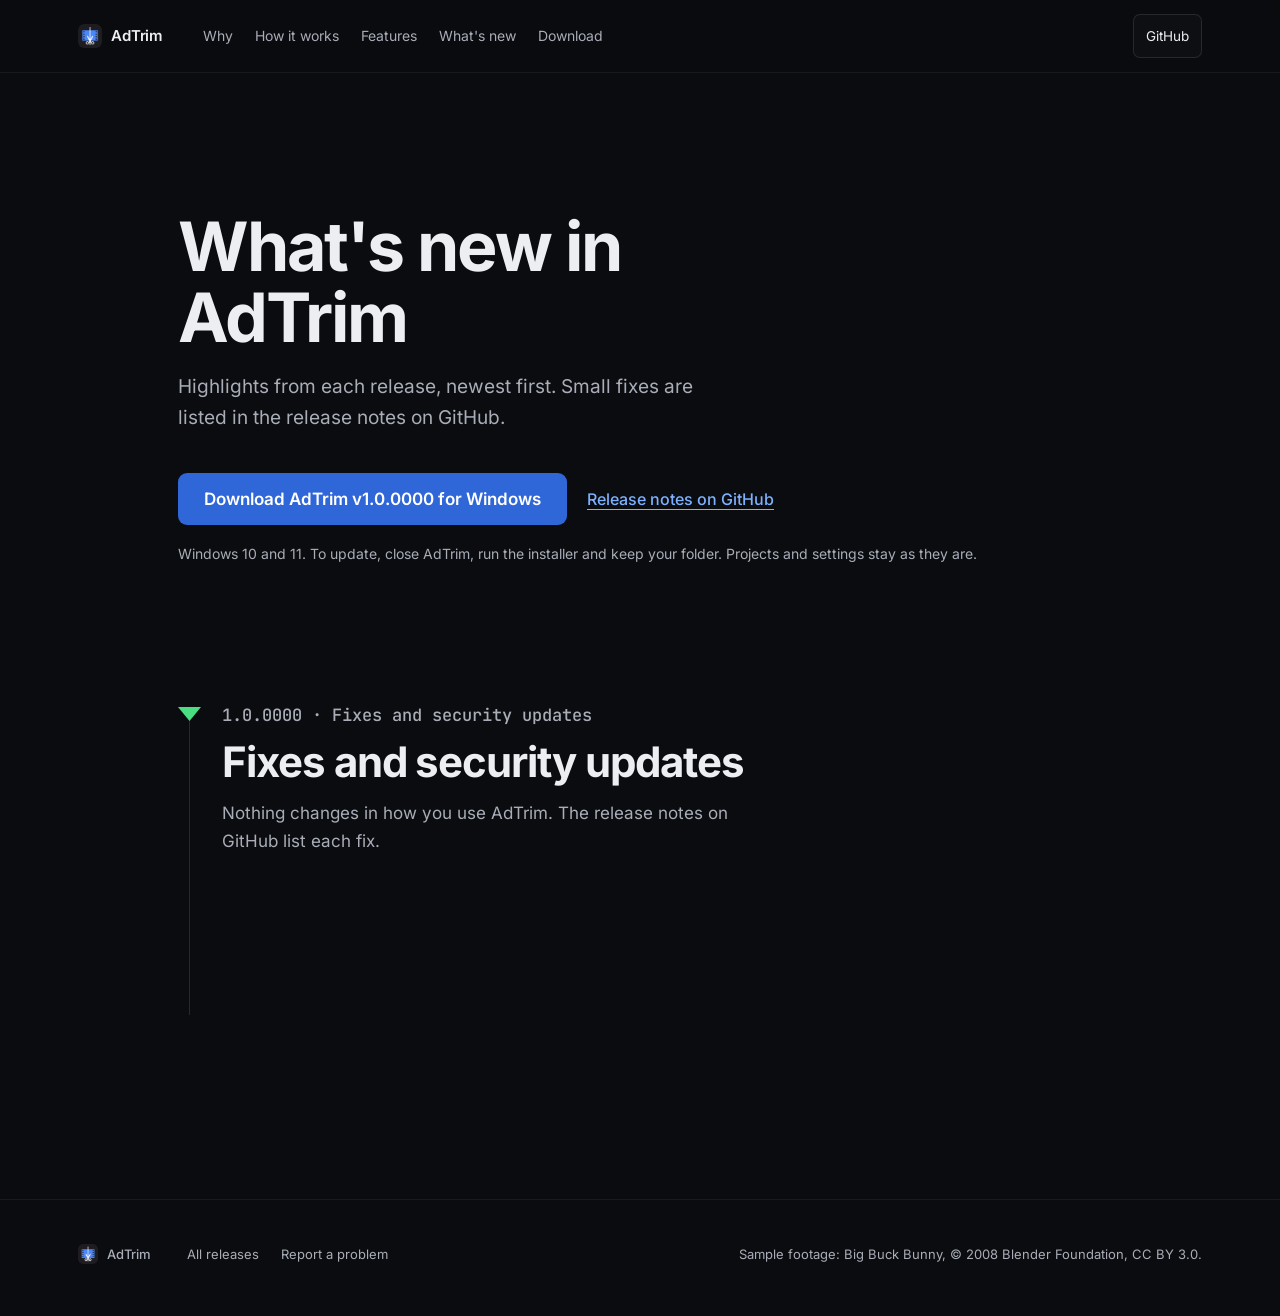
==== whats-new/index.html @ 803b2123 "Redesign the site for 2.0 and add the What's new page AdTrim 2.0 opens whats-new/ from its update no" ====
<!doctype html>
<html lang="en">
<head>
<meta charset="utf-8" />
<meta name="viewport" content="width=device-width, initial-scale=1" />
<title>What's new in AdTrim</title>
<meta name="description" content="What changed in each AdTrim release, and a download link for the latest version." />
<link rel="icon" type="image/png" href="/assets/icon-512.png" />
<link rel="stylesheet" href="/styles.css" />
</head>
<body data-latest="v1.0.0000">

<a class="skip" href="#main">Skip to content</a>

<header class="nav">
  <div class="nav-inner">
    <a class="brand" href="/" aria-label="AdTrim home">
      <img class="brand-icon" src="/assets/icon-512.png" alt="" width="24" height="24" />
      <span class="brand-word">AdTrim</span>
    </a>
    <nav class="nav-links" aria-label="Primary">
      <a href="/#why">Why</a>
      <a href="/#how-it-works">How it works</a>
      <a href="/#features">Features</a>
      <a href="#releases" aria-current="page">What's new</a>
      <a href="/#download">Download</a>
    </nav>
    <a class="nav-cta" href="https://github.com/adtrim/adtrim" rel="noopener" target="_blank">GitHub</a>
  </div>
</header>

<main id="main">

  <section class="as-open">
    <div class="container">
      <p class="as-from" id="as-from" hidden></p>
      <h1 class="as-title" id="as-title">What's new in AdTrim</h1>
      <p class="as-lede" id="as-lede">Highlights from each release, newest first. Small fixes are listed in the release notes on GitHub.</p>
      <div class="as-actions">
        <a class="as-download" id="as-download" href="https://github.com/adtrim/adtrim/releases/download/v1.0.0000/AdTrim-Setup-v1.0.0000.exe">Download AdTrim v1.0.0000 for Windows</a>
        <a class="as-notes" id="as-notes" href="https://github.com/adtrim/adtrim/releases/tag/v1.0.0000" rel="noopener" target="_blank">Release notes on GitHub</a>
      </div>
      <p class="as-fine">Windows 10 and 11. To update, close AdTrim, run the installer and keep your folder. Projects and settings stay as they are.</p>
      <p class="as-error" id="as-error" role="status" hidden>This link didn't include a version we could read, so the page shows every highlight.</p>
    </div>
  </section>

  <section class="as-releases" id="releases" aria-label="Releases">
    <div class="container">
      <ol class="as-rail">

        <li class="as-release as-maintenance" id="as-maintenance" hidden>
          <span class="as-marker" aria-hidden="true"></span>
          <p class="as-version">Fixes and security updates</p>
          <h2>Fixes and security updates</h2>
          <p>Nothing changes in how you use AdTrim. The release notes on GitHub list each fix.</p>
        </li>


        <li class="as-release" data-version="2.0.0">
          <span class="as-marker" aria-hidden="true"></span>
          <p class="as-version">2.0.0 · Major release</p>
          <h2>Thumbnails, a waveform, and ad break suggestions</h2>
          <p>The timeline now shows what's in the recording, not just where your markers are. You can see the show, see where it goes quiet, and ask AdTrim to find the breaks.</p>

          <figure class="as-shot">
            <img src="/assets/screenshots/timeline.png" width="2848" height="378" loading="lazy"
                 alt="The AdTrim 2.0 timeline: markers along the top, a strip of frames with named sections and three excluded scenes, and a waveform underneath with silences marked in amber." />
            <ul class="as-legend">
              <li><span>Markers</span> on top, as before</li>
              <li><span>Thumbnails</span> of the recording, more as you zoom in</li>
              <li><span>Waveform</span> with silences in amber</li>
            </ul>
            <figcaption>Sample footage: Big Buck Bunny. The three crosshatched sections are marked for removal.</figcaption>
          </figure>

          <div class="as-pair">
            <div>
              <h3>Silences you can see</h3>
              <p>Commercial breaks often begin and end with a beat of silence. The waveform marks those moments in amber, measured against each recording's own quietest sound, so a quiet drama and a loud game show both get useful marks.</p>
            </div>
            <img src="/assets/screenshots/timeline-detail.png" width="1192" height="212" loading="lazy"
                 alt="Close-up of the frames and waveform around an excluded scene, with amber marks at the silences just after it ends." />
          </div>

          <div class="as-text">
            <h3>Ad break suggestions</h3>
            <p><strong>Analyze ad breaks</strong> looks at the picture and the sound and adds markers where it finds likely breaks. It never excludes anything on its own. Markers it isn't sure about are red, so you know which ones to check first.</p>
            <img class="as-inline-shot" src="/assets/screenshots/analyze-toolbar.png" width="934" height="82" loading="lazy"
                 alt="The Analyze ad breaks button between the marker menu and Delete all markings." />
            <p>It's new. It can miss a break or place a boundary a little early or late, so review each suggestion before you export.</p>
          </div>

          <div class="as-measured">
            <h3>How fast it is</h3>
            <table>
              <tbody>
                <tr><td>0.6 s</td><td>from opening a recording to working on it</td></tr>
                <tr><td>1.7 s</td><td>for the full thumbnail strip</td></tr>
                <tr><td>27 ms</td><td>for a typical scrub while thumbnails and the waveform load</td></tr>
              </tbody>
            </table>
            <p>Measured with a 2.0 test build on one 110-minute, 8 GB recording stored on a home network share. The opening time is from a first open; the thumbnail and scrub times are from after the share had read the file once. Your times depend on your drive and network.</p>
          </div>

          <div class="as-also">
            <h3>Also in 2.0</h3>
            <ul>
              <li><strong>Select many markers at once:</strong> all, red, or visible, then confirm, refine or delete them together.</li>
              <li><strong>Move between markers</strong> with Alt+Left and Alt+Right. Shift+N goes to the previous unconfirmed split.</li>
              <li><strong>Rename a section</strong> with F2. Press F1 for every shortcut.</li>
              <li><strong>Start new recordings</strong> with imported markers, AdTrim's suggestions, or none, under Tools &gt; Ad break detection.</li>
              <li><strong>Delete all markings</strong> (Ctrl+Del) replaces Clear all markings, and is now in the Edit menu too.</li>
            </ul>
          </div>
        </li>

        <li class="as-release as-here-marker" id="as-here" hidden>
          <span class="as-marker" aria-hidden="true"></span>
          <p class="as-version">the version you have now</p>
        </li>

      </ol>
    </div>
  </section>

  <footer class="footer">
    <div class="container footer-inner">
      <div class="footer-brand">
        <img class="brand-icon" src="/assets/icon-512.png" alt="" width="20" height="20" />
        <span>AdTrim</span>
      </div>
      <div class="footer-links">
        <a href="https://github.com/adtrim/adtrim/releases" rel="noopener" target="_blank">All releases</a>
        <a href="https://github.com/adtrim/adtrim/issues" rel="noopener" target="_blank">Report a problem</a>
      </div>
      <div class="footer-meta">Sample footage: Big Buck Bunny, © 2008 Blender Foundation, CC BY 3.0.</div>
    </div>
  </footer>
</main>

<script src="/whats-new.js"></script>
</body>
</html>
---- styles.css ----
/* ============================================================
   Self-hosted fonts (latin subset only: English-only site).
   Both files are variable fonts; one file serves all weights.
   ============================================================ */
@font-face {
  font-family: 'Inter';
  font-style: normal;
  font-weight: 400 700;
  font-display: swap;
  src: url('assets/fonts/inter-latin.woff2') format('woff2');
  unicode-range: U+0000-00FF, U+0131, U+0152-0153, U+02BB-02BC, U+02C6, U+02DA, U+02DC, U+0304, U+0308, U+0329, U+2000-206F, U+20AC, U+2122, U+2191, U+2193, U+2212, U+2215, U+FEFF, U+FFFD;
}
@font-face {
  font-family: 'JetBrains Mono';
  font-style: normal;
  font-weight: 400 600;
  font-display: swap;
  src: url('assets/fonts/jetbrains-mono-latin.woff2') format('woff2');
  unicode-range: U+0000-00FF, U+0131, U+0152-0153, U+02BB-02BC, U+02C6, U+02DA, U+02DC, U+0304, U+0308, U+0329, U+2000-206F, U+20AC, U+2122, U+2191, U+2193, U+2212, U+2215, U+FEFF, U+FFFD;
}

/* ============================================================
   AdTrim site. Dark like the app; every page decision has its
   reason in the private design notes.
   ============================================================ */

:root {
  /* Surfaces */
  --bg:          #0B0C0F;
  --bg-elev:     #101216;
  --surface:     #14161B;
  --surface-3:   #232730;
  --hairline:    rgba(255,255,255,0.06);
  --hairline-2:  rgba(255,255,255,0.10);
  --hairline-3:  rgba(255,255,255,0.16);

  /* Text */
  --fg:          #ECEEF2;
  --fg-mute:     #A8ADB8;
  --fg-dim:      #6A6F7B;
  --fg-faint:    #4A4E58;

  /* Accents */
  --amber:       #F5A524;
  --green:       #4ADE80;
  --violet:      #8B5CF6;
  --blue:        #6BA0FF;
  --blue-hi:     #7DB1FF;
  --blue-lo:     #4B88FD;
  --blue-soft:   rgba(107,160,255,0.14);
  --blue-line:   rgba(107,160,255,0.34);

  /* Type */
  --font-sans: 'Inter', system-ui, -apple-system, 'Segoe UI', sans-serif;
  --font-mono: 'JetBrains Mono', ui-monospace, 'SFMono-Regular', Menlo, monospace;
}

* { box-sizing: border-box; }

html, body {
  margin: 0;
  background: var(--bg);
  color: var(--fg);
  font-family: var(--font-sans);
  font-size: 16px;
  line-height: 1.55;
  -webkit-font-smoothing: antialiased;
  text-rendering: optimizeLegibility;
}

body { min-height: 100vh; }

a { color: inherit; text-decoration: none; }

::selection { background: rgba(107,160,255,0.34); color: #fff; }

.skip {
  position: absolute; left: -9999px;
  background: var(--fg); color: var(--bg);
  padding: 8px 14px; border-radius: 6px; font-weight: 600;
  z-index: 100;
}
.skip:focus { left: 12px; top: 12px; }

.container {
  max-width: 1180px;
  margin: 0 auto;
  padding: 0 28px;
}

.mono, .num-mono { font-family: var(--font-mono); font-variant-numeric: tabular-nums; letter-spacing: -0.01em; }
.muted { color: var(--fg-mute); }

kbd {
  font-family: var(--font-mono);
  font-size: 11px;
  background: rgba(255,255,255,0.05);
  border: 1px solid var(--hairline-2);
  border-bottom-color: var(--hairline-3);
  border-radius: 4px;
  padding: 1px 5px;
  color: var(--fg-mute);
  display: inline-block;
  margin-left: 2px;
}

.dot {
  display: inline-block;
  width: 6px; height: 6px;
  border-radius: 50%;
  background: var(--fg-dim);
  margin-right: 6px;
  vertical-align: middle;
  position: relative;
  top: -1px;
}
.dot-green { background: var(--green); }

:root {
  --action: #2F66D8;        /* download button blue: white text 5.2:1 */
  --action-hover: #3A73E8;
  --marker: #4ADE80;        /* the app's confirmed-marker green */
  --accent: #F5A524;        /* used once per page */
  --line: rgba(255,255,255,0.12);
}
[hidden] { display: none !important; }
:focus-visible { outline: 2px solid var(--blue-hi); outline-offset: 3px; border-radius: 4px; }

/* ============================================================
   NAV
   ============================================================ */
.nav {
  position: sticky;
  top: 0;
  z-index: 50;
  backdrop-filter: blur(12px) saturate(140%);
  -webkit-backdrop-filter: blur(12px) saturate(140%);
  background: rgba(11,12,15,0.72);
  border-bottom: 1px solid var(--hairline);
}
.nav-inner {
  max-width: 1180px;
  margin: 0 auto;
  padding: 14px 28px;
  display: flex;
  align-items: center;
  gap: 28px;
}
.brand {
  display: inline-flex;
  align-items: center;
  gap: 9px;
  font-weight: 600;
  letter-spacing: -0.01em;
}
.brand-icon {
  width: 24px;
  height: 24px;
  border-radius: 6px;
  display: block;
  object-fit: contain;
  background: #000;
}
.brand-word { font-size: 15px; }

.nav-links {
  display: flex;
  gap: 22px;
  font-size: 14px;
  color: var(--fg-mute);
  margin-left: 12px;
}
.nav-links a { transition: color .15s; }
.nav-links a:hover { color: var(--fg); }
.nav-ext { display: inline-flex; align-items: center; gap: 4px; }

.nav-cta {
  margin-left: auto;
  font-size: 13.5px;
  padding: 7px 12px;
  border: 1px solid var(--hairline-2);
  border-radius: 7px;
  color: var(--fg);
  background: rgba(255,255,255,0.02);
  display: inline-flex;
  align-items: center;
  gap: 6px;
  transition: border-color .15s, background .15s;
}
.nav-cta:hover { border-color: var(--hairline-3); background: rgba(255,255,255,0.05); }
.nav-cta kbd { margin: 0; }
.nav-cta-logo { flex-shrink: 0; display: block; }

@media (max-width: 760px) {
  .nav-links { display: none; }
}

/* Tap targets of at least 44px on phones. */
.nav .brand, .nav .nav-cta, .skip { min-height: 44px; display: inline-flex; align-items: center; }

/* FOOTER */
.footer {
  border-top: 1px solid var(--hairline);
  padding: 32px 0 40px;
}
.footer-inner {
  display: flex;
  align-items: center;
  gap: 36px;
  flex-wrap: wrap;
  font-size: 13px;
  color: var(--fg-dim);
}
.footer-brand {
  display: inline-flex;
  align-items: center;
  gap: 9px;
  color: var(--fg-mute);
  font-weight: 500;
}
.footer-brand .brand-icon { width: 20px; height: 20px; border-radius: 5px; }
.footer-links { display: flex; gap: 22px; }
.footer-links a:hover { color: var(--fg); }
.footer-meta { margin-left: auto; }

@media (max-width: 600px) {
  .footer-meta { margin-left: 0; flex-basis: 100%; }
}
.footer a { display: inline-flex; align-items: center; min-height: 44px; }
.footer-links a { color: var(--fg-mute); }
.footer-meta { color: var(--fg-mute); }
.footer-meta a { color: var(--fg); text-decoration: underline; text-underline-offset: 3px; }

/* ============================================================
   HOME
   ============================================================ */
main > section.h-open, main > section.h-why, main > section.h-how, main > section.h-features,
main > section.h-keys, main > section.h-privacy, main > section.h-get { padding: 0; }

.h-section-title { margin: 0 0 14px; font-size: clamp(28px, 3.6vw, 40px); line-height: 1.1; letter-spacing: -0.025em; }
.h-section-lede { margin: 0; max-width: 600px; font-size: 17px; line-height: 1.65; color: var(--fg-mute); }
.h-small { margin: 18px 0 0; max-width: 660px; font-size: 14px; line-height: 1.6; color: var(--fg-mute); }
.h-inline { color: var(--blue-hi); text-decoration: underline; text-underline-offset: 3px; }
.h-two { display: grid; gap: 24px 64px; }
@media (min-width: 900px) { .h-two { grid-template-columns: 5fr 7fr; align-items: start; } }
.h-two p { margin: 0 0 14px; font-size: 16.5px; line-height: 1.7; color: var(--fg-mute); }
.h-two strong { color: var(--fg); font-weight: 600; }

/* ---------- Opening: one action, then the product itself ---------- */
main > section.h-open { padding-top: 112px; }
.h-open .container { max-width: 1180px; }
.h-title { margin: 0 0 22px; font-size: clamp(40px, 7vw, 76px); line-height: 1.02; letter-spacing: -0.035em; font-weight: 700; max-width: 12ch; }
.h-lede { margin: 0; max-width: 580px; font-size: 19px; line-height: 1.6; color: var(--fg-mute); }
.h-actions { display: flex; flex-wrap: wrap; align-items: center; gap: 12px 24px; margin-top: 36px; }
.h-download {
  display: inline-flex; align-items: center; min-height: 52px; padding: 0 26px; border-radius: 9px;
  font-size: 17px; font-weight: 600; color: #fff; background: var(--action);
}
.h-download:hover { background: var(--action-hover); }
.h-link { display: inline-flex; align-items: center; min-height: 44px; color: var(--blue-hi); font-weight: 500; text-decoration: underline; text-underline-offset: 4px; }
.h-fine { margin: 16px 0 0; font-size: 14px; color: var(--fg-mute); }

/* The screenshot runs wider than the text column: it is the focal point of the first screen. */
.h-hero { margin: 72px auto 0; max-width: 1440px; padding: 0 28px; }
.h-hero img { display: block; width: 100%; height: auto; border-radius: 10px; border: 1px solid var(--line); }
.h-hero figcaption { margin-top: 14px; font-size: 14px; line-height: 1.6; color: var(--fg-mute); max-width: 720px; }

/* ---------- Why: the owner's claim, each part backed by a number ---------- */
main > section.h-why { padding-top: 160px; }
.h-why-title { margin: 0; max-width: 21ch; font-size: clamp(30px, 4.2vw, 48px); line-height: 1.1; letter-spacing: -0.03em; }
.h-why-title span { color: var(--fg-mute); }
.h-why-rows { margin-top: 56px; max-width: 980px; border-top: 1px solid var(--line); }
.h-why-row { display: grid; gap: 8px 48px; padding: 32px 0; border-bottom: 1px solid var(--line); }
@media (min-width: 760px) { .h-why-row { grid-template-columns: 11rem 1fr; align-items: baseline; } }
.h-stat { margin: 0; display: flex; align-items: baseline; gap: 8px; }
.h-stat .mono { font-size: clamp(44px, 5vw, 60px); font-weight: 600; line-height: 1; letter-spacing: -0.05em; color: var(--fg); }
.h-unit { font-size: 16px; color: var(--fg-mute); }
.h-stat-accent .mono { color: var(--accent); }
.h-why-row h3 { margin: 0 0 10px; font-size: 22px; letter-spacing: -0.015em; }
.h-why-row p:not(.h-stat) { margin: 0; max-width: 620px; font-size: 16.5px; line-height: 1.7; color: var(--fg-mute); }
.h-why-row kbd { font-size: 13px; color: var(--fg); padding: 2px 7px; margin: 0 1px; }

/* ---------- How an edit goes: the markers-on-a-timeline motif ---------- */
main > section.h-how { padding-top: 176px; }
.h-rail { position: relative; margin: 56px 0 0; padding: 0 0 0 44px; list-style: none; }
.h-rail::before { content: ""; position: absolute; left: 11px; top: 8px; bottom: 8px; width: 1px; background: var(--line); }
.h-step { position: relative; padding-bottom: 120px; }
.h-step:last-child { padding-bottom: 0; }
.h-marker {
  position: absolute; left: -44px; top: 8px; width: 23px; height: 14px;
  background: var(--marker); clip-path: polygon(0 0, 100% 0, 50% 100%);
}
.h-step h3 { margin: 0 0 16px; font-size: clamp(24px, 2.8vw, 30px); letter-spacing: -0.02em; line-height: 1.15; }
.h-step p { margin: 0 0 14px; max-width: 620px; font-size: 16.5px; line-height: 1.7; color: var(--fg-mute); }
.h-step strong { color: var(--fg); font-weight: 600; }
.h-step img { display: block; width: 100%; height: auto; border-radius: 10px; border: 1px solid var(--line); }

.h-step-split { display: grid; gap: 28px; align-items: center; }
@media (min-width: 900px) { .h-step-split { grid-template-columns: 7fr 5fr; gap: 56px; } }
.h-step .h-toolbar { max-width: 620px; margin: 24px 0 26px; border-radius: 8px; }
.h-step-lede { font-size: 17px; }
.h-wide { margin: 28px 0 32px; }
.h-points { margin: 0; padding: 0; list-style: none; max-width: 720px; }
.h-points li { position: relative; padding: 9px 0 9px 24px; font-size: 16px; line-height: 1.65; color: var(--fg-mute); }
.h-points li::before {
  content: ""; position: absolute; left: 0; top: 17px; width: 11px; height: 7px;
  background: var(--marker); clip-path: polygon(0 0, 100% 0, 50% 100%);
}
.h-points kbd, .h-section-lede kbd, .h-keylist kbd { font-size: 13px; color: var(--fg); padding: 2px 7px; margin: 0 1px; }

/* ---------- Features: one lead item, then a plain list (not identical cards) ---------- */
main > section.h-features { padding-top: 176px; }
.h-lead { display: grid; gap: 28px 56px; margin-top: 44px; padding: 32px 0; border-top: 1px solid var(--line); border-bottom: 1px solid var(--line); }
/* Same columns and gap as the list below, so the two halves line up. */
@media (min-width: 760px) { .h-lead { grid-template-columns: 1fr 1fr; align-items: center; } }
.h-lead h3 { margin: 0 0 12px; font-size: 26px; letter-spacing: -0.02em; }
.h-lead p { margin: 0; font-size: 16.5px; line-height: 1.7; color: var(--fg-mute); }
.h-rename p { display: grid; gap: 4px; margin: 0; padding: 12px 0; }
.h-rename p + p { border-top: 1px solid var(--line); }
.h-rename-label { font-size: 13px; color: var(--fg-mute); }
.h-rename .mono { font-size: 15px; color: var(--fg); overflow-wrap: anywhere; }
.h-feature-list { display: grid; gap: 0 56px; margin-top: 8px; }
@media (min-width: 760px) { .h-feature-list { grid-template-columns: 1fr 1fr; } }
.h-feature-list > div { padding: 24px 0; border-bottom: 1px solid var(--line); }
.h-feature-list h3 { margin: 0 0 8px; font-size: 18px; letter-spacing: -0.01em; }
.h-feature-list p { margin: 0; font-size: 15.5px; line-height: 1.65; color: var(--fg-mute); }
.h-feature-list strong { color: var(--fg); font-weight: 600; }
.h-feature-list kbd { font-size: 13px; color: var(--fg); padding: 2px 7px; margin: 0 1px; }

/* ---------- Keyboard ---------- */
main > section.h-keys { padding-top: 160px; }
.h-keylist { display: grid; gap: 0 48px; margin: 36px 0 0; max-width: 920px; }
@media (min-width: 760px) { .h-keylist { grid-template-columns: 1fr 1fr; } }
.h-keylist > div { display: grid; grid-template-columns: 8.5em 1fr; gap: 16px; align-items: baseline; padding: 11px 0; border-top: 1px solid var(--line); }
.h-keylist dt { margin: 0; color: var(--fg-mute); white-space: nowrap; }
.h-keylist dd { margin: 0; color: var(--fg-mute); font-size: 15.5px; }

/* ---------- Privacy ---------- */
main > section.h-privacy { padding-top: 160px; }

/* ---------- Download ---------- */
main > section.h-get { padding: 176px 0 144px; }
.h-get-title { margin: 0; font-size: clamp(34px, 5vw, 52px); letter-spacing: -0.03em; line-height: 1.05; }
.h-get-title .mono { font-weight: 500; color: var(--fg-mute); letter-spacing: -0.04em; }
.h-get-lede { margin: 18px 0 0; max-width: 560px; font-size: 18px; line-height: 1.6; color: var(--fg-mute); }
.h-get-meta { margin: 44px 0 0; max-width: 760px; }
.h-get-meta > div { display: grid; grid-template-columns: 7em 1fr; gap: 16px; padding: 12px 0; border-top: 1px solid var(--line); }
.h-get-meta dt { margin: 0; font-size: 14px; color: var(--fg-mute); }
.h-get-meta dd { margin: 0; font-size: 15.5px; color: var(--fg); overflow-wrap: anywhere; }
.h-get-meta dd.mono { font-size: 14.5px; }
.h-get-meta .h-inline { display: inline-flex; align-items: center; min-height: 44px; margin: -12px 0; }


@media (max-width: 640px) {
  main > section.h-open { padding-top: 64px; }
  .h-hero { margin-top: 48px; padding: 0 16px; }
  .h-download { width: 100%; justify-content: center; }
  main > section.h-why, main > section.h-how, main > section.h-features,
  main > section.h-keys, main > section.h-privacy { padding-top: 112px; }
  main > section.h-get { padding: 112px 0 96px; }
  .h-rail { padding-left: 32px; }
  .h-rail::before { left: 9px; }
  .h-marker { left: -32px; width: 19px; height: 12px; }
  .h-step { padding-bottom: 88px; }
  .h-keylist > div { grid-template-columns: 7.5em 1fr; }
}

/* ============================================================
   WHAT'S NEW
   ============================================================ */
/* ---------- Opening ---------- */
main > section.as-open { padding: 120px 0 96px; }
.as-open .container { max-width: 980px; }
.as-from { font: 500 15px var(--font-mono); color: var(--fg-mute); margin: 0; }
.as-from b { color: var(--accent); font-weight: 600; }
.as-title { margin: 18px 0 20px; font-size: clamp(40px, 6.5vw, 68px); line-height: 1.04; letter-spacing: -0.03em; font-weight: 700; max-width: 14ch; }
.as-lede { margin: 0; max-width: 560px; font-size: 19px; line-height: 1.6; color: var(--fg-mute); }
.as-actions { display: flex; flex-wrap: wrap; align-items: center; gap: 20px; margin-top: 40px; }
.as-download {
  display: inline-flex; align-items: center; min-height: 52px; padding: 0 26px; border-radius: 9px;
  font-size: 17px; font-weight: 600; color: #fff; text-decoration: none; background: var(--action);
}
.as-download:hover { background: var(--action-hover); }
.as-notes { color: var(--blue-hi); font-weight: 500; text-decoration: underline; text-underline-offset: 4px; min-height: 44px; display: inline-flex; align-items: center; }
.as-fine { margin: 18px 0 0; font-size: 14px; color: var(--fg-mute); }
.as-error { margin: 22px 0 0; padding: 12px 16px; border-left: 0; border: 1px solid var(--line); border-radius: 8px; color: var(--fg-mute); max-width: 560px; }

/* ---------- Release timeline: the identity motif ---------- */
main > section.as-releases { padding: 40px 0 176px; }
.as-releases .container { max-width: 980px; }
.as-rail { position: relative; margin: 0; padding: 0 0 0 44px; list-style: none; }
.as-rail::before {
  content: ""; position: absolute; left: 11px; top: 8px; bottom: 8px; width: 1px; background: var(--line);
}
.as-release { position: relative; padding-bottom: 168px; }
.as-release:last-child { padding-bottom: 0; }
/* A release is a marker on the timeline, drawn like the app's chapter markers. */
.as-marker {
  position: absolute; left: -44px; top: 6px; width: 23px; height: 14px;
  background: var(--marker); clip-path: polygon(0 0, 100% 0, 50% 100%);
}
.as-release.as-here-marker .as-marker { background: var(--accent); }
.as-version { margin: 0; font: 500 14px var(--font-mono); color: var(--fg-mute); }
.as-release h2 { margin: 10px 0 14px; font-size: clamp(30px, 4vw, 42px); letter-spacing: -0.025em; line-height: 1.1; }
.as-release > p { margin: 0; max-width: 620px; font-size: 17px; line-height: 1.65; color: var(--fg-mute); }
.as-example { color: var(--accent); }

/* 2.0 blocks: each one a different composition, set by its content. */
.as-shot { margin: 72px 0 0; }
.as-shot img { display: block; width: 100%; height: auto; border-radius: 10px; border: 1px solid var(--line); }
.as-shot figcaption { margin-top: 14px; font-size: 14px; line-height: 1.6; color: var(--fg-mute); max-width: 720px; }
.as-legend { display: flex; flex-wrap: wrap; gap: 6px 22px; margin: 16px 0 0; padding: 0; list-style: none; font-size: 14px; color: var(--fg-mute); }
.as-legend span { color: var(--fg); font-weight: 600; }

.as-pair { display: grid; grid-template-columns: 1fr; gap: 28px; margin-top: 120px; align-items: start; }
/* The close-up is a wide strip, so it sits under its text at full width. */
.as-pair > div { max-width: 660px; }
.as-pair h3, .as-text h3 { margin: 0 0 12px; font-size: 24px; letter-spacing: -0.015em; }
.as-pair p, .as-text p { margin: 0; font-size: 16.5px; line-height: 1.7; color: var(--fg-mute); }
.as-pair img { display: block; width: 100%; height: auto; border-radius: 10px; border: 1px solid var(--line); }

.as-text { margin-top: 120px; max-width: 660px; }
.as-inline-shot { display: block; width: 100%; max-width: 540px; height: auto; margin: 22px 0; border-radius: 8px; border: 1px solid var(--line); }

.as-measured { margin-top: 120px; max-width: 660px; }
.as-measured h3 { margin: 0 0 18px; font-size: 24px; letter-spacing: -0.015em; }
.as-measured table { width: 100%; border-collapse: collapse; font-size: 15.5px; }
.as-measured td { padding: 14px 0; border-top: 1px solid var(--line); color: var(--fg-mute); vertical-align: baseline; }
.as-measured td:first-child { width: 7.5em; font: 600 22px var(--font-mono); color: var(--fg); letter-spacing: -0.03em; }
.as-measured p { margin: 14px 0 0; font-size: 14px; line-height: 1.6; color: var(--fg-mute); }

.as-also { margin-top: 120px; max-width: 660px; }
.as-also h3 { margin: 0 0 14px; font-size: 24px; letter-spacing: -0.015em; }
.as-also ul { margin: 0; padding: 0; list-style: none; }
.as-also li { position: relative; padding: 10px 0 10px 24px; color: var(--fg-mute); line-height: 1.6; font-size: 16px; }
.as-also li::before {
  content: ""; position: absolute; left: 0; top: 17px; width: 11px; height: 7px;
  background: var(--marker); clip-path: polygon(0 0, 100% 0, 50% 100%);
}
.as-also strong { color: var(--fg); font-weight: 600; }

.as-maintenance > p { max-width: 560px; }


@media (max-width: 640px) {
  main > section.as-open { padding: 72px 0 64px; }
  .as-rail { padding-left: 32px; }
  .as-marker { left: -32px; width: 19px; height: 12px; }
  .as-rail::before { left: 9px; }
  .as-release { padding-bottom: 120px; }
  .as-shot, .as-pair, .as-text, .as-measured, .as-also { margin-top: 80px; }
  .as-download { width: 100%; justify-content: center; }
}
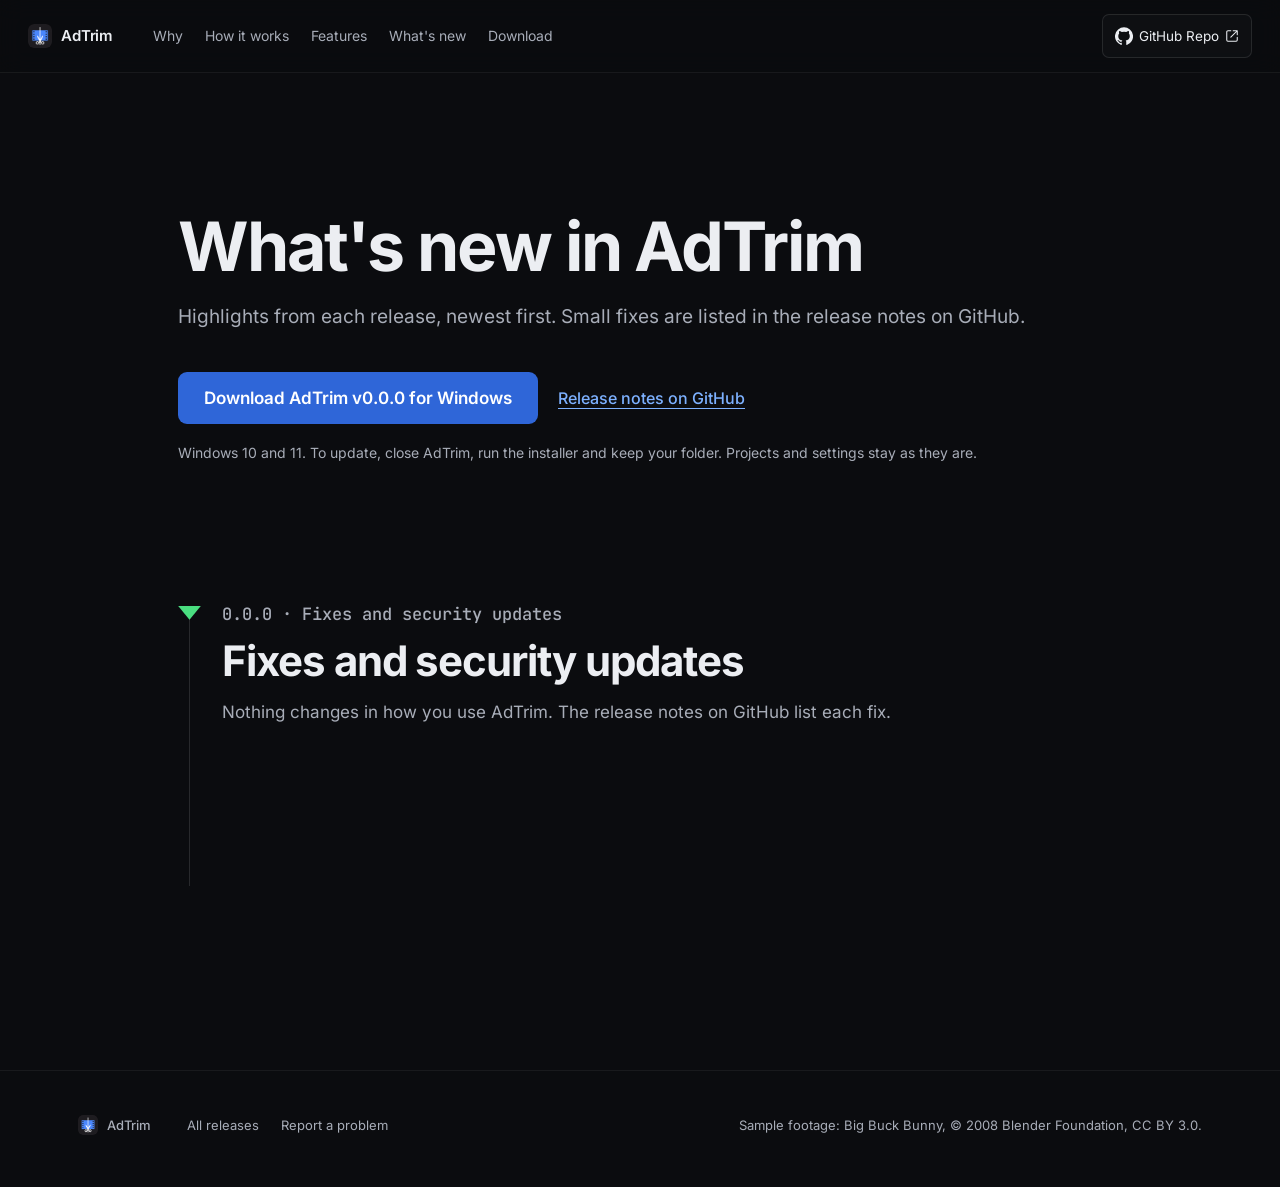
==== commit 72e8f90d: "Adjust page widths and repository navigation" ====
--- a/whats-new/index.html
+++ b/whats-new/index.html
@@ -8,7 +8,7 @@
 <link rel="icon" type="image/png" href="/assets/icon-512.png" />
 <link rel="stylesheet" href="/styles.css" />
 </head>
-<body data-latest="v1.0.0000">
+<body data-latest="v0.0.0">
 
 <a class="skip" href="#main">Skip to content</a>
 
@@ -25,7 +25,11 @@
       <a href="#releases" aria-current="page">What's new</a>
       <a href="/#download">Download</a>
     </nav>
-    <a class="nav-cta" href="https://github.com/adtrim/adtrim" rel="noopener" target="_blank">GitHub</a>
+    <a class="nav-cta" href="https://github.com/adtrim/adtrim" rel="noopener" target="_blank" aria-label="GitHub Repo (opens in a new window)">
+      <svg class="nav-cta-logo" width="18" height="18" viewBox="0 0 24 24" fill="currentColor" aria-hidden="true"><path d="M12 .5a12 12 0 0 0-3.79 23.39c.6.11.82-.26.82-.58v-2.23c-3.34.73-4.04-1.42-4.04-1.42-.55-1.39-1.33-1.76-1.33-1.76-1.09-.75.08-.73.08-.73 1.21.09 1.84 1.24 1.84 1.24 1.07 1.83 2.81 1.3 3.49.99.11-.78.42-1.3.76-1.6-2.67-.3-5.47-1.34-5.47-5.93 0-1.31.47-2.38 1.24-3.22-.12-.3-.54-1.52.12-3.18 0 0 1.01-.32 3.3 1.23a11.5 11.5 0 0 1 6 0c2.29-1.55 3.3-1.23 3.3-1.23.66 1.66.24 2.88.12 3.18.77.84 1.24 1.91 1.24 3.22 0 4.6-2.81 5.63-5.49 5.93.43.37.82 1.1.82 2.22v3.29c0 .32.22.7.83.58A12 12 0 0 0 12 .5Z"/></svg>
+      <span>GitHub Repo</span>
+      <svg class="nav-cta-logo" width="14" height="14" viewBox="0 0 24 24" fill="none" stroke="currentColor" stroke-width="1.8" stroke-linecap="round" stroke-linejoin="round" aria-hidden="true"><path d="M14 3h7v7M21 3 10 14"/><path d="M10 3H5a2 2 0 0 0-2 2v14a2 2 0 0 0 2 2h14a2 2 0 0 0 2-2v-5"/></svg>
+    </a>
   </div>
 </header>
 
@@ -37,8 +41,8 @@
       <h1 class="as-title" id="as-title">What's new in AdTrim</h1>
       <p class="as-lede" id="as-lede">Highlights from each release, newest first. Small fixes are listed in the release notes on GitHub.</p>
       <div class="as-actions">
-        <a class="as-download" id="as-download" href="https://github.com/adtrim/adtrim/releases/download/v1.0.0000/AdTrim-Setup-v1.0.0000.exe">Download AdTrim v1.0.0000 for Windows</a>
-        <a class="as-notes" id="as-notes" href="https://github.com/adtrim/adtrim/releases/tag/v1.0.0000" rel="noopener" target="_blank">Release notes on GitHub</a>
+        <a class="as-download" id="as-download" href="https://github.com/adtrim/adtrim/releases/download/v0.0.0/AdTrim-Setup-v0.0.0.exe">Download AdTrim v0.0.0 for Windows</a>
+        <a class="as-notes" id="as-notes" href="https://github.com/adtrim/adtrim/releases/tag/v0.0.0" rel="noopener" target="_blank">Release notes on GitHub</a>
       </div>
       <p class="as-fine">Windows 10 and 11. To update, close AdTrim, run the installer and keep your folder. Projects and settings stay as they are.</p>
       <p class="as-error" id="as-error" role="status" hidden>This link didn't include a version we could read, so the page shows every highlight.</p>
@@ -57,6 +61,33 @@
         </li>
 
 
+        <li class="as-release" data-version="2.1.0">
+          <span class="as-marker" aria-hidden="true"></span>
+          <p class="as-version">2.1.0</p>
+          <h2>MP4 or TS, from recording to export</h2>
+          <p>Open MP4 and single-program TS recordings, edit them the same way, and export either format. Windows Explorer's Edit with AdTrim action now supports TS too.</p>
+          <figure class="as-shot">
+            <img src="/assets/screenshots/export-setup-ts.png" width="1440" height="900" loading="lazy"
+                 alt="AdTrim export setup with separate settings cards and a highlighted notice that TS exports omit chapter markers and names." />
+            <figcaption>MP4 exports include named chapters. TS exports contain the same kept video and audio without chapters. Your last format and sidecar-deletion choices are remembered.</figcaption>
+          </figure>
+          <div class="as-text">
+            <h3>Find recordings that still need exporting</h3>
+            <p>File &gt; View Unexported Files lets you browse a folder and open recordings that still need work. Successful exports are recorded in the existing project sidecar. MP4 recordings can also receive an export marker in Windows Comments; control that with File &gt; Add Comment to Source File on Export.</p>
+            <p>TS recordings are not modified. Deleting their project sidecar removes their export status.</p>
+          </div>
+          <div class="as-also">
+            <h3>More accurate previews and exports</h3>
+            <ul>
+              <li>Fixed TS seeking and the preceding-frame preview when clicking the timeline.</li>
+              <li>Fixed missing opening audio, delayed video at TS cuts, and accumulated timing errors across joins.</li>
+              <li>Improved MP4 chapter timing and TS audio timestamps at joins.</li>
+              <li>Existing source damage alone no longer blocks an otherwise possible export.</li>
+              <li>Export settings use separate cards in one column, with a prominent TS chapter notice and export actions that remain visible while settings scroll.</li>
+            </ul>
+          </div>
+        </li>
+
         <li class="as-release" data-version="2.0.0">
           <span class="as-marker" aria-hidden="true"></span>
           <p class="as-version">2.0.0 · Major release</p>
@@ -64,7 +95,7 @@
           <p>The timeline now shows what's in the recording, not just where your markers are. You can see the show, see where it goes quiet, and ask AdTrim to find the breaks.</p>
 
           <figure class="as-shot">
-            <img src="/assets/screenshots/timeline.png" width="2848" height="378" loading="lazy"
+            <img src="/assets/screenshots/timeline.png" width="2848" height="400" loading="lazy"
                  alt="The AdTrim 2.0 timeline: markers along the top, a strip of frames with named sections and three excluded scenes, and a waveform underneath with silences marked in amber." />
             <ul class="as-legend">
               <li><span>Markers</span> on top, as before</li>
--- a/styles.css
+++ b/styles.css
@@ -139,7 +139,7 @@
   border-bottom: 1px solid var(--hairline);
 }
 .nav-inner {
-  max-width: 1180px;
+  max-width: 1440px;
   margin: 0 auto;
   padding: 14px 28px;
   display: flex;
@@ -238,8 +238,8 @@
 main > section.h-keys, main > section.h-privacy, main > section.h-get { padding: 0; }
 
 .h-section-title { margin: 0 0 14px; font-size: clamp(28px, 3.6vw, 40px); line-height: 1.1; letter-spacing: -0.025em; }
-.h-section-lede { margin: 0; max-width: 600px; font-size: 17px; line-height: 1.65; color: var(--fg-mute); }
-.h-small { margin: 18px 0 0; max-width: 660px; font-size: 14px; line-height: 1.6; color: var(--fg-mute); }
+.h-section-lede { margin: 0; font-size: 17px; line-height: 1.65; color: var(--fg-mute); }
+.h-small { margin: 18px 0 0; font-size: 14px; line-height: 1.6; color: var(--fg-mute); }
 .h-inline { color: var(--blue-hi); text-decoration: underline; text-underline-offset: 3px; }
 .h-two { display: grid; gap: 24px 64px; }
 @media (min-width: 900px) { .h-two { grid-template-columns: 5fr 7fr; align-items: start; } }
@@ -249,8 +249,8 @@
 /* ---------- Opening: one action, then the product itself ---------- */
 main > section.h-open { padding-top: 112px; }
 .h-open .container { max-width: 1180px; }
-.h-title { margin: 0 0 22px; font-size: clamp(40px, 7vw, 76px); line-height: 1.02; letter-spacing: -0.035em; font-weight: 700; max-width: 12ch; }
-.h-lede { margin: 0; max-width: 580px; font-size: 19px; line-height: 1.6; color: var(--fg-mute); }
+.h-title { margin: 0 0 22px; font-size: clamp(40px, 7vw, 76px); line-height: 1.02; letter-spacing: -0.035em; font-weight: 700; }
+.h-lede { margin: 0; font-size: 19px; line-height: 1.6; color: var(--fg-mute); }
 .h-actions { display: flex; flex-wrap: wrap; align-items: center; gap: 12px 24px; margin-top: 36px; }
 .h-download {
   display: inline-flex; align-items: center; min-height: 52px; padding: 0 26px; border-radius: 9px;
@@ -263,13 +263,13 @@
 /* The screenshot runs wider than the text column: it is the focal point of the first screen. */
 .h-hero { margin: 72px auto 0; max-width: 1440px; padding: 0 28px; }
 .h-hero img { display: block; width: 100%; height: auto; border-radius: 10px; border: 1px solid var(--line); }
-.h-hero figcaption { margin-top: 14px; font-size: 14px; line-height: 1.6; color: var(--fg-mute); max-width: 720px; }
+.h-hero figcaption { margin-top: 14px; font-size: 14px; line-height: 1.6; color: var(--fg-mute); }
 
 /* ---------- Why: the owner's claim, each part backed by a number ---------- */
 main > section.h-why { padding-top: 160px; }
-.h-why-title { margin: 0; max-width: 21ch; font-size: clamp(30px, 4.2vw, 48px); line-height: 1.1; letter-spacing: -0.03em; }
+.h-why-title { margin: 0; font-size: clamp(30px, 4.2vw, 48px); line-height: 1.1; letter-spacing: -0.03em; }
 .h-why-title span { color: var(--fg-mute); }
-.h-why-rows { margin-top: 56px; max-width: 980px; border-top: 1px solid var(--line); }
+.h-why-rows { margin-top: 56px; border-top: 1px solid var(--line); }
 .h-why-row { display: grid; gap: 8px 48px; padding: 32px 0; border-bottom: 1px solid var(--line); }
 @media (min-width: 760px) { .h-why-row { grid-template-columns: 11rem 1fr; align-items: baseline; } }
 .h-stat { margin: 0; display: flex; align-items: baseline; gap: 8px; }
@@ -277,7 +277,7 @@
 .h-unit { font-size: 16px; color: var(--fg-mute); }
 .h-stat-accent .mono { color: var(--accent); }
 .h-why-row h3 { margin: 0 0 10px; font-size: 22px; letter-spacing: -0.015em; }
-.h-why-row p:not(.h-stat) { margin: 0; max-width: 620px; font-size: 16.5px; line-height: 1.7; color: var(--fg-mute); }
+.h-why-row p:not(.h-stat) { margin: 0; font-size: 16.5px; line-height: 1.7; color: var(--fg-mute); }
 .h-why-row kbd { font-size: 13px; color: var(--fg); padding: 2px 7px; margin: 0 1px; }
 
 /* ---------- How an edit goes: the markers-on-a-timeline motif ---------- */
@@ -291,7 +291,7 @@
   background: var(--marker); clip-path: polygon(0 0, 100% 0, 50% 100%);
 }
 .h-step h3 { margin: 0 0 16px; font-size: clamp(24px, 2.8vw, 30px); letter-spacing: -0.02em; line-height: 1.15; }
-.h-step p { margin: 0 0 14px; max-width: 620px; font-size: 16.5px; line-height: 1.7; color: var(--fg-mute); }
+.h-step p { margin: 0 0 14px; font-size: 16.5px; line-height: 1.7; color: var(--fg-mute); }
 .h-step strong { color: var(--fg); font-weight: 600; }
 .h-step img { display: block; width: 100%; height: auto; border-radius: 10px; border: 1px solid var(--line); }
 
@@ -300,7 +300,7 @@
 .h-step .h-toolbar { max-width: 620px; margin: 24px 0 26px; border-radius: 8px; }
 .h-step-lede { font-size: 17px; }
 .h-wide { margin: 28px 0 32px; }
-.h-points { margin: 0; padding: 0; list-style: none; max-width: 720px; }
+.h-points { margin: 0; padding: 0; list-style: none; }
 .h-points li { position: relative; padding: 9px 0 9px 24px; font-size: 16px; line-height: 1.65; color: var(--fg-mute); }
 .h-points li::before {
   content: ""; position: absolute; left: 0; top: 17px; width: 11px; height: 7px;
@@ -329,7 +329,7 @@
 
 /* ---------- Keyboard ---------- */
 main > section.h-keys { padding-top: 160px; }
-.h-keylist { display: grid; gap: 0 48px; margin: 36px 0 0; max-width: 920px; }
+.h-keylist { display: grid; gap: 0 48px; margin: 36px 0 0; }
 @media (min-width: 760px) { .h-keylist { grid-template-columns: 1fr 1fr; } }
 .h-keylist > div { display: grid; grid-template-columns: 8.5em 1fr; gap: 16px; align-items: baseline; padding: 11px 0; border-top: 1px solid var(--line); }
 .h-keylist dt { margin: 0; color: var(--fg-mute); white-space: nowrap; }
@@ -342,8 +342,8 @@
 main > section.h-get { padding: 176px 0 144px; }
 .h-get-title { margin: 0; font-size: clamp(34px, 5vw, 52px); letter-spacing: -0.03em; line-height: 1.05; }
 .h-get-title .mono { font-weight: 500; color: var(--fg-mute); letter-spacing: -0.04em; }
-.h-get-lede { margin: 18px 0 0; max-width: 560px; font-size: 18px; line-height: 1.6; color: var(--fg-mute); }
-.h-get-meta { margin: 44px 0 0; max-width: 760px; }
+.h-get-lede { margin: 18px 0 0; font-size: 18px; line-height: 1.6; color: var(--fg-mute); }
+.h-get-meta { margin: 44px 0 0; }
 .h-get-meta > div { display: grid; grid-template-columns: 7em 1fr; gap: 16px; padding: 12px 0; border-top: 1px solid var(--line); }
 .h-get-meta dt { margin: 0; font-size: 14px; color: var(--fg-mute); }
 .h-get-meta dd { margin: 0; font-size: 15.5px; color: var(--fg); overflow-wrap: anywhere; }
@@ -373,8 +373,8 @@
 .as-open .container { max-width: 980px; }
 .as-from { font: 500 15px var(--font-mono); color: var(--fg-mute); margin: 0; }
 .as-from b { color: var(--accent); font-weight: 600; }
-.as-title { margin: 18px 0 20px; font-size: clamp(40px, 6.5vw, 68px); line-height: 1.04; letter-spacing: -0.03em; font-weight: 700; max-width: 14ch; }
-.as-lede { margin: 0; max-width: 560px; font-size: 19px; line-height: 1.6; color: var(--fg-mute); }
+.as-title { margin: 18px 0 20px; font-size: clamp(40px, 6.5vw, 68px); line-height: 1.04; letter-spacing: -0.03em; font-weight: 700; }
+.as-lede { margin: 0; font-size: 19px; line-height: 1.6; color: var(--fg-mute); }
 .as-actions { display: flex; flex-wrap: wrap; align-items: center; gap: 20px; margin-top: 40px; }
 .as-download {
   display: inline-flex; align-items: center; min-height: 52px; padding: 0 26px; border-radius: 9px;
@@ -383,7 +383,7 @@
 .as-download:hover { background: var(--action-hover); }
 .as-notes { color: var(--blue-hi); font-weight: 500; text-decoration: underline; text-underline-offset: 4px; min-height: 44px; display: inline-flex; align-items: center; }
 .as-fine { margin: 18px 0 0; font-size: 14px; color: var(--fg-mute); }
-.as-error { margin: 22px 0 0; padding: 12px 16px; border-left: 0; border: 1px solid var(--line); border-radius: 8px; color: var(--fg-mute); max-width: 560px; }
+.as-error { margin: 22px 0 0; padding: 12px 16px; border-left: 0; border: 1px solid var(--line); border-radius: 8px; color: var(--fg-mute); }
 
 /* ---------- Release timeline: the identity motif ---------- */
 main > section.as-releases { padding: 40px 0 176px; }
@@ -402,34 +402,34 @@
 .as-release.as-here-marker .as-marker { background: var(--accent); }
 .as-version { margin: 0; font: 500 14px var(--font-mono); color: var(--fg-mute); }
 .as-release h2 { margin: 10px 0 14px; font-size: clamp(30px, 4vw, 42px); letter-spacing: -0.025em; line-height: 1.1; }
-.as-release > p { margin: 0; max-width: 620px; font-size: 17px; line-height: 1.65; color: var(--fg-mute); }
+.as-release > p { margin: 0; font-size: 17px; line-height: 1.65; color: var(--fg-mute); }
 .as-example { color: var(--accent); }
 
 /* 2.0 blocks: each one a different composition, set by its content. */
 .as-shot { margin: 72px 0 0; }
 .as-shot img { display: block; width: 100%; height: auto; border-radius: 10px; border: 1px solid var(--line); }
-.as-shot figcaption { margin-top: 14px; font-size: 14px; line-height: 1.6; color: var(--fg-mute); max-width: 720px; }
+.as-shot figcaption { margin-top: 14px; font-size: 14px; line-height: 1.6; color: var(--fg-mute); }
 .as-legend { display: flex; flex-wrap: wrap; gap: 6px 22px; margin: 16px 0 0; padding: 0; list-style: none; font-size: 14px; color: var(--fg-mute); }
 .as-legend span { color: var(--fg); font-weight: 600; }
 
 .as-pair { display: grid; grid-template-columns: 1fr; gap: 28px; margin-top: 120px; align-items: start; }
 /* The close-up is a wide strip, so it sits under its text at full width. */
-.as-pair > div { max-width: 660px; }
+
 .as-pair h3, .as-text h3 { margin: 0 0 12px; font-size: 24px; letter-spacing: -0.015em; }
 .as-pair p, .as-text p { margin: 0; font-size: 16.5px; line-height: 1.7; color: var(--fg-mute); }
 .as-pair img { display: block; width: 100%; height: auto; border-radius: 10px; border: 1px solid var(--line); }
 
-.as-text { margin-top: 120px; max-width: 660px; }
+.as-text { margin-top: 120px; }
 .as-inline-shot { display: block; width: 100%; max-width: 540px; height: auto; margin: 22px 0; border-radius: 8px; border: 1px solid var(--line); }
 
-.as-measured { margin-top: 120px; max-width: 660px; }
+.as-measured { margin-top: 120px; }
 .as-measured h3 { margin: 0 0 18px; font-size: 24px; letter-spacing: -0.015em; }
 .as-measured table { width: 100%; border-collapse: collapse; font-size: 15.5px; }
 .as-measured td { padding: 14px 0; border-top: 1px solid var(--line); color: var(--fg-mute); vertical-align: baseline; }
 .as-measured td:first-child { width: 7.5em; font: 600 22px var(--font-mono); color: var(--fg); letter-spacing: -0.03em; }
 .as-measured p { margin: 14px 0 0; font-size: 14px; line-height: 1.6; color: var(--fg-mute); }
 
-.as-also { margin-top: 120px; max-width: 660px; }
+.as-also { margin-top: 120px; }
 .as-also h3 { margin: 0 0 14px; font-size: 24px; letter-spacing: -0.015em; }
 .as-also ul { margin: 0; padding: 0; list-style: none; }
 .as-also li { position: relative; padding: 10px 0 10px 24px; color: var(--fg-mute); line-height: 1.6; font-size: 16px; }
@@ -439,7 +439,7 @@
 }
 .as-also strong { color: var(--fg); font-weight: 600; }
 
-.as-maintenance > p { max-width: 560px; }
+
 
 
 @media (max-width: 640px) {
